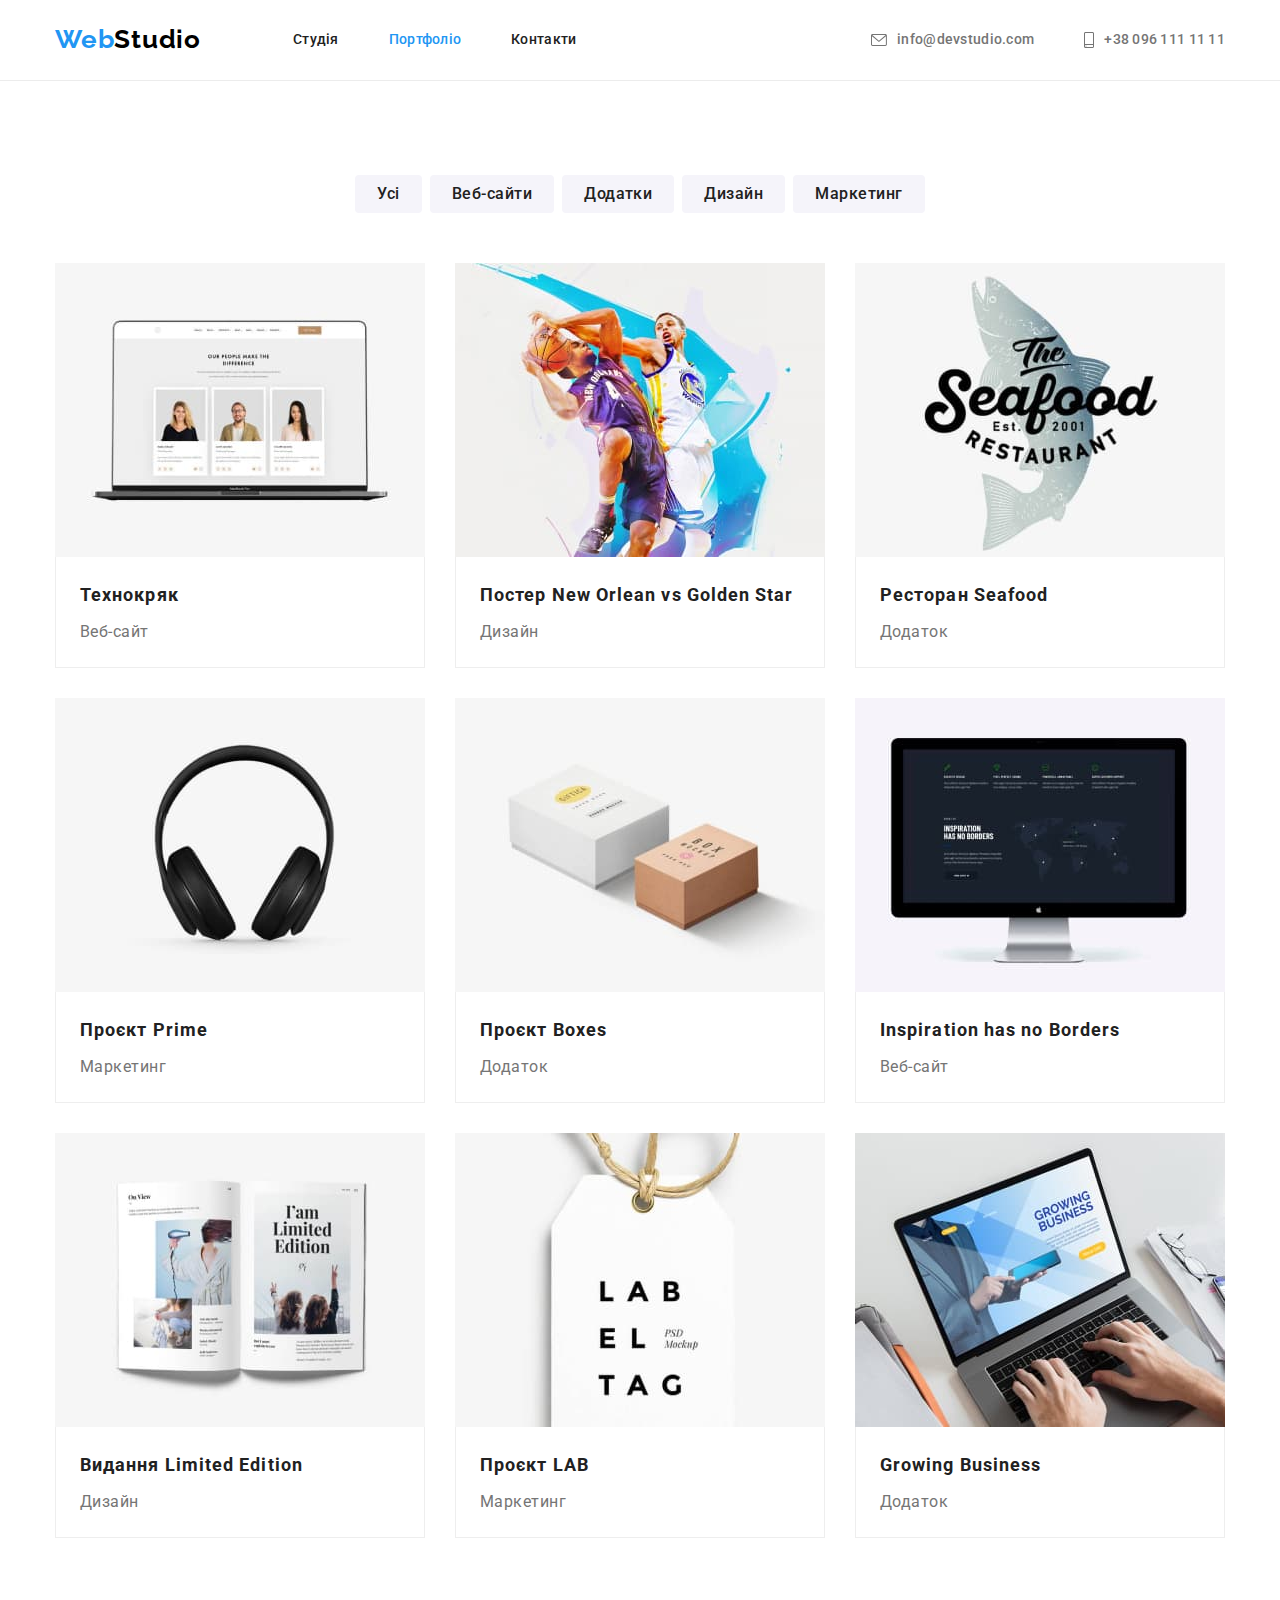
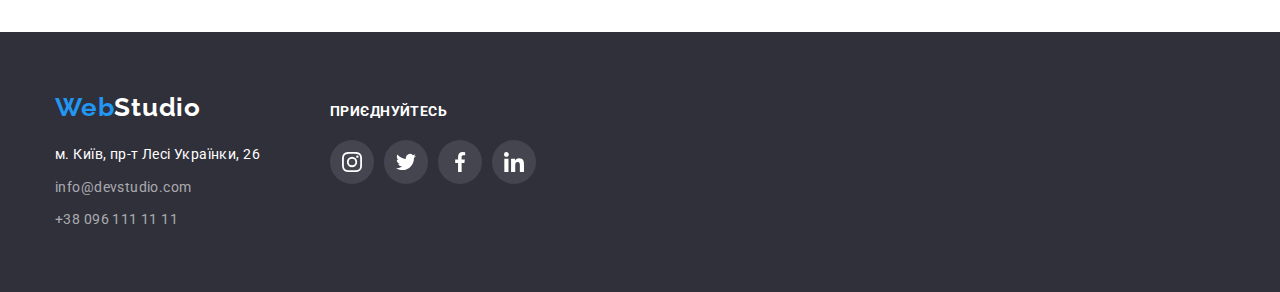
==== portfolio.html @ ef6dc4af "Adds HW4 files" ====
<!DOCTYPE html>
<html lang="uk">
  <head>
    <meta charset="UTF-8" />
    <meta http-equiv="X-UA-Compatible" content="IE=edge" />
    <meta name="viewport" content="width=device-width, initial-scale=1.0" />
    <title>Портфоліо</title>
    <link
      href="https://fonts.googleapis.com/css2?family=Raleway:wght@700&family=Roboto:wght@400;500;700;900&display=swap"
      rel="stylesheet"
    />
    <link
      rel="stylesheet"
      href="https://cdnjs.cloudflare.com/ajax/libs/modern-normalize/1.1.0/modern-normalize.min.css"
    />
    <link rel="stylesheet" href="./CSS/styles.css" />
  </head>
  <body>
    <!--Шапка сайта-->
    <header class="header">
      <div class="container header-box">
        <nav class="container-nav">
          <a href="./index.html" class="logo">
            <span class="accent">Web</span>Studio</a
          >

          <ul class="name-pages">
            <li class="item">
              <a href="./index.html" class="text-nav">Студія</a>
            </li>
            <li class="item">
              <a href="./portfolio.html" class="text-nav current">Портфоліо</a>
            </li>
            <li class="item"><a href="" class="text-nav">Контакти</a></li>
          </ul>
        </nav>

        <ul class="data-contacts">
          <li class="item contact">
            <a href="mailto:info@devstudio.com" class="contacts-nav"
              ><svg class="icon" width="16px" height="12px">
                <use href="./imeges/sprite-opt.svg#icon-envelope1"></use>
              </svg>
              info@devstudio.com</a
            >
          </li>
          <li class="item contact">
            <a href="tel:+380961111111" class="contacts-nav"
              ><svg class="icon" width="10px" height="16px">
                <use href="./imeges/sprite-opt.svg#icon-smartphone1"></use></svg
              >+38 096 111 11 11</a
            >
          </li>
        </ul>
      </div>
    </header>
    <main>
      <!--Секція з типами послуг (Portfolio)-->
      <section class="section">
        <div class="container">
          <h1 class="visually-hidden">Перелік проектів</h1>

          <ul class="buttons-list">
            <li class="item">
              <button type="button" class="button-port">Усі</button>
            </li>
            <li class="item">
              <button type="button" class="button-port">Веб-сайти</button>
            </li>
            <li class="item">
              <button type="button" class="button-port">Додатки</button>
            </li>
            <li class="item">
              <button type="button" class="button-port">Дизайн</button>
            </li>
            <li class="item">
              <button type="button" class="button-port">Маркетинг</button>
            </li>
          </ul>

          <ul class="card-list">
            <li class="card">
              <a href="" class="card-link">
                <img
                  class="image-card"
                  src="./imeges/img1opn-lt.jpg"
                  width="370"
                  alt="Лебтоб із зображенням сайту"
                />
                <div class="title-description">
                  <h2 class="title-projects">Технокряк</h2>
                  <p class="text-desc">Веб-сайт</p>
                </div>
              </a>
            </li>
            <li class="card">
              <a href="" class="card-link">
                <img
                  class="image-card"
                  src="./imeges/img2bb-players.jpg"
                  width="370"
                  alt="Боротьба баскетболістів за м'яч"
                />
                <div class="title-description">
                  <h2 class="title-projects">
                    Постер New Orlean vs Golden Star
                  </h2>
                  <p class="text-desc">Дизайн</p>
                </div>
              </a>
            </li>
            <li class="card">
              <a href="" class="card-link">
                <img
                  class="image-card"
                  src="./imeges/img3fish-logo.jpg"
                  width="370"
                  alt="Логотип на фоні риби"
                />
                <div class="title-description">
                  <h2 class="title-projects">Ресторан Seafood</h2>
                  <p class="text-desc">Додаток</p>
                </div>
              </a>
            </li>
            <li class="card">
              <a href="" class="card-link">
                <img
                  class="image-card"
                  src="./imeges/img4phones.jpg"
                  width="370"
                  alt="Наушники-обруч"
                />
                <div class="title-description">
                  <h2 class="title-projects">Проєкт Prime</h2>
                  <p class="text-desc">Маркетинг</p>
                </div>
              </a>
            </li>
            <li class="card">
              <a href="" class="card-link">
                <img
                  class="image-card"
                  src="./imeges/img5boxes.jpg"
                  width="370"
                  alt="Дві комплектувальні коробки"
                />
                <div class="title-description">
                  <h2 class="title-projects">Проєкт Boxes</h2>
                  <p class="text-desc">Додаток</p>
                </div>
              </a>
            </li>
            <li class="card">
              <a href="" class="card-link">
                <img
                  class="image-card"
                  src="./imeges/img6app-monitor.jpg"
                  width="370"
                  alt="Монітор Apple із зображенням сайту"
                />
                <div class="title-description">
                  <h2 lang="en" class="title-projects">
                    Inspiration has no Borders
                  </h2>
                  <p class="text-desc">Веб-сайт</p>
                </div>
              </a>
            </li>
            <li class="card">
              <a href="" class="card-link">
                <img
                  class="image-card"
                  src="./imeges/img7opn-book.jpg"
                  width="370"
                  alt="Розгорнута книга"
                />
                <div class="title-description">
                  <h2 class="title-projects">Видання Limited Edition</h2>
                  <p class="text-desc">Дизайн</p>
                </div>
              </a>
            </li>
            <li class="card">
              <a href="" class="card-link">
                <img
                  class="image-card"
                  src="./imeges/img8tag.jpg"
                  width="370"
                  alt="Маркована бірка"
                />
                <div class="title-description">
                  <h2 class="title-projects">Проєкт LAB</h2>
                  <p class="text-desc">Маркетинг</p>
                </div>
              </a>
            </li>
            <li class="card">
              <a href="" class="card-link">
                <img
                  class="image-card"
                  src="./imeges/img9lt-work.jpg"
                  width="370"
                  alt="Використання лебтоп"
                />
                <div class="title-description">
                  <h2 lang="en" class="title-projects">Growing Business</h2>
                  <p class="text-desc">Додаток</p>
                </div>
              </a>
            </li>
          </ul>
        </div>
      </section>
    </main>

    <footer class="footer">
      <div class="container container-footer">
        <div class="boxes-footer">
          <a href="./index.html" class="logo-footer">
            <span class="accent">Web</span>Studio</a
          >
          <address class="address">
            <ul class="links">
              <li class="item">
                <a
                  href="https://goo.gl/maps/Y4oSbLrccmS1VjcP8"
                  target="_blank"
                  rel="noreferrer noopener nofollow"
                  class="map-point"
                  >м. Київ, пр-т Лесі Українки, 26</a
                >
              </li>
              <li class="item">
                <a href="mailto:info@devstudio.com">info@devstudio.com</a>
              </li>
              <li class="item">
                <a href="tel:+380961111111">+38 096 111 11 11</a>
              </li>
            </ul>
          </address>
        </div>
        <div class="boxes-footer offer-links">
          <p class="offer">приєднуйтесь</p>
          <ul class="social-links-footer">
            <li class="link-item-footer">
              <a href="" class="link-footer">
                <svg class="icon-social-footer" width="20px" height="20px">
                  <use href="./imeges/sprite-opt.svg#icon-instagram"></use>
                </svg>
              </a>
            </li>
            <li class="link-item-footer">
              <a href="" class="link-footer">
                <svg class="icon-social-footer" width="20px" height="20px">
                  <use href="./imeges/sprite-opt.svg#icon-twitter"></use>
                </svg>
              </a>
            </li>
            <li class="link-item-footer">
              <a href="" class="link-footer">
                <svg class="icon-social-footer" width="20px" height="20px">
                  <use href="./imeges/sprite-opt.svg#icon-facebook"></use>
                </svg>
              </a>
            </li>
            <li class="link-item-footer">
              <a href="" class="link-footer">
                <svg class="icon-social-footer" width="20px" height="20px">
                  <use href="./imeges/sprite-opt.svg#icon-linkedin"></use>
                </svg>
              </a>
            </li>
          </ul>
        </div>
      </div>
    </footer>
  </body>
</html>
---- CSS/styles.css ----
:root {
  --paragraph-color: #757575;
  --set-card-gap: 30px;
  --hover-color: #2196f3;
  --no-action-color: #afb1b8;
}

html {
  box-sizing: border-box;
}

*,
*::before,
*::after {
  box-sizing: inherit;
}

/* * {
  outline: 1px solid red;
} */

body {
  font-family: "Roboto", sans-serif;
  color: #212121;
  font-size: 14px;
}

li {
  list-style-type: none;
  margin: 0;
  padding: 0;
}

a {
  text-decoration: none;
}

.visually-hidden {
  position: absolute;
  width: 1px;
  height: 1px;
  margin: -1px;
  border: 0;
  padding: 0;

  white-space: nowrap;
  clip-path: inset(100%);
  clip: rect(0 0 0 0);
  overflow: hidden;
}

h1,
h2,
h3,
h4,
h5,
h6,
ul,
p {
  margin: 0;
}

ul {
  padding: 0;
}

img {
  display: block;
  max-width: 100%;
}

.container {
  width: 1200px;
  padding-left: 15px;
  padding-right: 15px;
  margin-left: auto;
  margin-right: auto;
}

.section {
  padding-top: 94px;
  padding-bottom: 94px;
}

/*Header*/

.header {
  border-bottom: 1px solid #ececec;
}

.logo {
  display: inline-block;
  width: 145px;
  padding-top: 24px;
  padding-bottom: 25px;
  font-family: "Raleway", sans-serif;
  font-weight: 700;
  font-size: 26px;
  line-height: 1.19;
  letter-spacing: 0.03em;

  color: #000000;
}

.accent {
  color: #2196f3;
}

.container-nav {
  display: flex;
}

.header-box {
  display: flex;
  align-items: center;
}

.name-pages {
  display: flex;
  margin-left: 93px;
}

.name-pages .text-nav {
  display: block;
  padding-top: 32px;
  padding-bottom: 32px;
}

.name-pages .item:not(:last-child) {
  margin-right: 50px;
}

.text-nav {
  font-weight: 500;
  line-height: 1.14;
  letter-spacing: 0.02em;

  color: #212121;
}

.text-nav.current {
  color: #2196f3;
}

.text-nav:hover,
.text-nav:focus {
  color: var(--hover-color);
}

.contacts-nav {
  display: flex;
  align-items: center;
  padding-top: 32px;
  padding-bottom: 32px;
  font-weight: 500;
  line-height: 1.14;
  letter-spacing: 0.02em;

  color: var(--paragraph-color);
}

.contacts-nav:hover,
.contacts-nav:focus {
  color: var(--hover-color);
}

.icon {
  fill: currentColor;
  margin-right: 10px;
}

.data-contacts {
  display: flex;
  margin-left: auto;
}

.data-contacts .item + .item {
  margin-left: 50px;
}

/*Hero*/

.hero-section {
  padding-top: 200px;
  padding-bottom: 200px;
}

.hero {
  text-align: center;
  max-width: 1600px;
  height: 600px;
  margin-left: auto;
  margin-right: auto;
  background-image: linear-gradient(
      rgba(47, 48, 58, 0.4),
      rgba(47, 48, 58, 0.4)
    ),
    url("../imeges/Img-bg-hero.jpg");
  background-repeat: no-repeat;
  background-position: center;
  background-size: cover;
}

.hero-title {
  width: 696px;
  margin-bottom: 30px;
  margin-left: auto;
  margin-right: auto;

  font-weight: 900;
  font-size: 44px;
  line-height: 1.36;
  letter-spacing: 0.06em;
  text-transform: uppercase;

  color: #ffffff;
}

.button-hero {
  display: inline-block;
  padding: 10px 32px;
  min-width: 216px;

  font-family: "Roboto";
  font-style: normal;
  font-weight: 700;
  font-size: 16px;
  line-height: 1.88;
  letter-spacing: 0.06em;
  cursor: pointer;
  border: none;
  border-radius: 4px;

  color: #ffffff;
  background-color: #2196f3;
  box-shadow: 0px 4px 4px rgba(0, 0, 0, 0.15);
}

/* .button-hero:hover,
.button-hero:focus {
  opacity: 0.8;
} */

/*Section values*/

.values {
  display: flex;
}

.values-list {
  width: calc((100%-90px) / 4);
}

.values .values-list:not(:last-child) {
  margin-right: var(--set-card-gap);
}

.title-values {
  margin-bottom: 10px;
  font-weight: 700;
  line-height: 1.14;
  letter-spacing: 0.03em;
  text-transform: uppercase;
}

.text-values {
  line-height: 1.71;
  letter-spacing: 0.03em;

  color: var(--paragraph-color);
}

.icon-values-bg {
  display: flex;
  justify-content: center;
  align-items: center;
  background-color: #f5f4fa;
  border-radius: 4px;
  width: 270px;
  height: 120px;
  margin-bottom: 30px;
}

/*What are we doing*/

.section-work .section {
  padding-top: 0;
}

.presentation {
  display: flex;
}

.work-view {
  width: calc((100%-60px) / 3);
}

.presentation .work-view:not(:last-child) {
  margin-right: var(--set-card-gap);
}

.section-title {
  margin-bottom: 50px;
  font-weight: 700;
  font-size: 36px;
  line-height: 1.16;
  text-align: center;
  letter-spacing: 0.03em;
}

/*Our team (Team Cards*/

.team-cards {
  display: flex;
}

.data-cards {
  width: calc((100%-90px) / 4);
  background-color: #ffffff;
  border: none;
  box-shadow: 0px 1px 3px rgba(0, 0, 0, 0.12), 0px 1px 1px rgba(0, 0, 0, 0.14),
    0px 2px 1px rgba(0, 0, 0, 0.2);
  border-radius: 0px 0px 4px 4px;
}

.team-cards .data-cards:not(:last-child) {
  margin-right: var(--set-card-gap);
}

.team {
  background: #f5f4fa;
}

.photo {
  margin-bottom: 30px;
}
.title-name {
  text-align: center;
  margin-bottom: 10px;
  font-weight: 500;
  font-size: 16px;
  line-height: 1.19;
  letter-spacing: 0.03em;
}

.text-position {
  margin-bottom: 16px;
  text-align: center;
  font-size: 16px;
  line-height: 1.19;
  letter-spacing: 0.03em;
  color: var(--paragraph-color);
}

.social-links .link {
  display: flex;
  justify-content: center;
  align-items: center;
  width: 44px;
  height: 44px;
  fill: var(--no-action-color);
}

.social-links .link-item + .link-item {
  margin-left: 10px;
}

.link:hover,
.link:focus {
  fill: #ffffff;
  background-color: var(--hover-color);
  border-radius: 50%;
}

.social-links {
  display: flex;
  justify-content: center;
  margin-bottom: 30px;
}

/*Our Clients*/

.client-link {
  display: flex;
  justify-content: center;
  align-items: center;
  width: 170px;
  height: 92px;
  border: 1px solid var(--no-action-color);
  border-radius: 4px;
  fill: var(--no-action-color);
}

.client-link:hover,
.client-link:focus {
  fill: var(--hover-color);
  border: 1px solid var(--hover-color);
}

.client-list {
  display: flex;
  justify-content: space-between;
}

/*Portfolio page*/

.buttons-list {
  display: flex;
  justify-content: center;
  margin-bottom: 50px;
}

.buttons-list .item:not(:last-child) {
  margin-right: 8px;
}

.button-port {
  display: inline-block;
  padding: 6px 22px;

  font-family: "Roboto";
  font-style: normal;
  font-weight: 500;
  font-size: 16px;
  line-height: 1.62;
  letter-spacing: 0.03em;
  cursor: pointer;
  border: none;
  border-radius: 4px;

  text-align: center;

  color: #212121;
  background-color: #f5f4fa;
}

.button-port:hover,
.button-port:focus {
  color: #fff;
  background-color: #2196f3;
  box-shadow: 0px 3px 1px rgba(0, 0, 0, 0.1), 0px 1px 2px rgba(0, 0, 0, 0.08),
    0px 2px 2px rgba(0, 0, 0, 0.12);
}

.card-list {
  display: flex;
  flex-wrap: wrap;
}

.card-link {
  display: block;
  color: inherit;
}

.card-link:hover,
.card-link:focus {
  box-shadow: 0px 1px 1px rgba(0, 0, 0, 0.12), 0px 4px 4px rgba(0, 0, 0, 0.06),
    1px 4px 6px rgba(0, 0, 0, 0.16);
}

.card {
  margin-right: var(--set-card-gap);
  margin-bottom: var(--set-card-gap);
}

.card:nth-child(3n) {
  margin-right: 0;
}

.card:nth-last-child(-n + 3) {
  margin-bottom: 0;
}

.title-description {
  padding: 20px 24px;
  border-right: 1px solid #eeeeee;
  border-bottom: 1px solid #eeeeee;
  border-left: 1px solid #eeeeee;
}

.title-projects {
  margin-bottom: 4px;
  font-weight: 700;
  font-size: 18px;
  line-height: 2;
  letter-spacing: 0.06em;
}

.text-desc {
  font-size: 16px;
  line-height: 1.87;
  letter-spacing: 0.03em;

  color: var(--paragraph-color);
}

/*Footer*/

.footer {
  background-color: #2f303a;
}

.container-footer {
  padding-top: 60px;
  padding-bottom: 60px;
}

.logo-footer {
  margin-bottom: 20px;
  display: block;
  font-family: "Raleway", sans-serif;
  font-weight: 700;
  font-size: 26px;
  line-height: 1.19;
  letter-spacing: 0.03em;

  color: #ffffff;
}

.links .item:not(:last-child) {
  margin-bottom: 9px;
}

.links a {
  display: block;
  font-style: normal;
  line-height: 1.71;
  letter-spacing: 0.03em;
  color: rgba(255, 255, 255, 0.6);
}

.links .map-point {
  color: #ffffff;
}

.links a:hover,
.links a:focus {
  color: #2196f3;
}

.offer {
  color: #ffffff;
  font-weight: 700;
  line-height: 1.14;
  letter-spacing: 0.03em;
  text-transform: uppercase;
  margin-bottom: 20px;
}

.social-links-footer .link-footer {
  display: flex;
  justify-content: center;
  align-items: center;
  width: 44px;
  height: 44px;
  fill: #ffffff;
  background: rgba(255, 255, 255, 0.1);
  border-radius: 50%;
}

.social-links-footer .link-item-footer + .link-item-footer {
  margin-left: 10px;
}

.link-footer:hover,
.link-footer:focus {
  fill: #ffffff;
  background-color: var(--hover-color);
  border-radius: 50%;
}

.social-links-footer {
  display: flex;
}

.container-footer {
  display: flex;
  align-items: baseline;
}

.offer-links {
  margin-left: 70px;
}
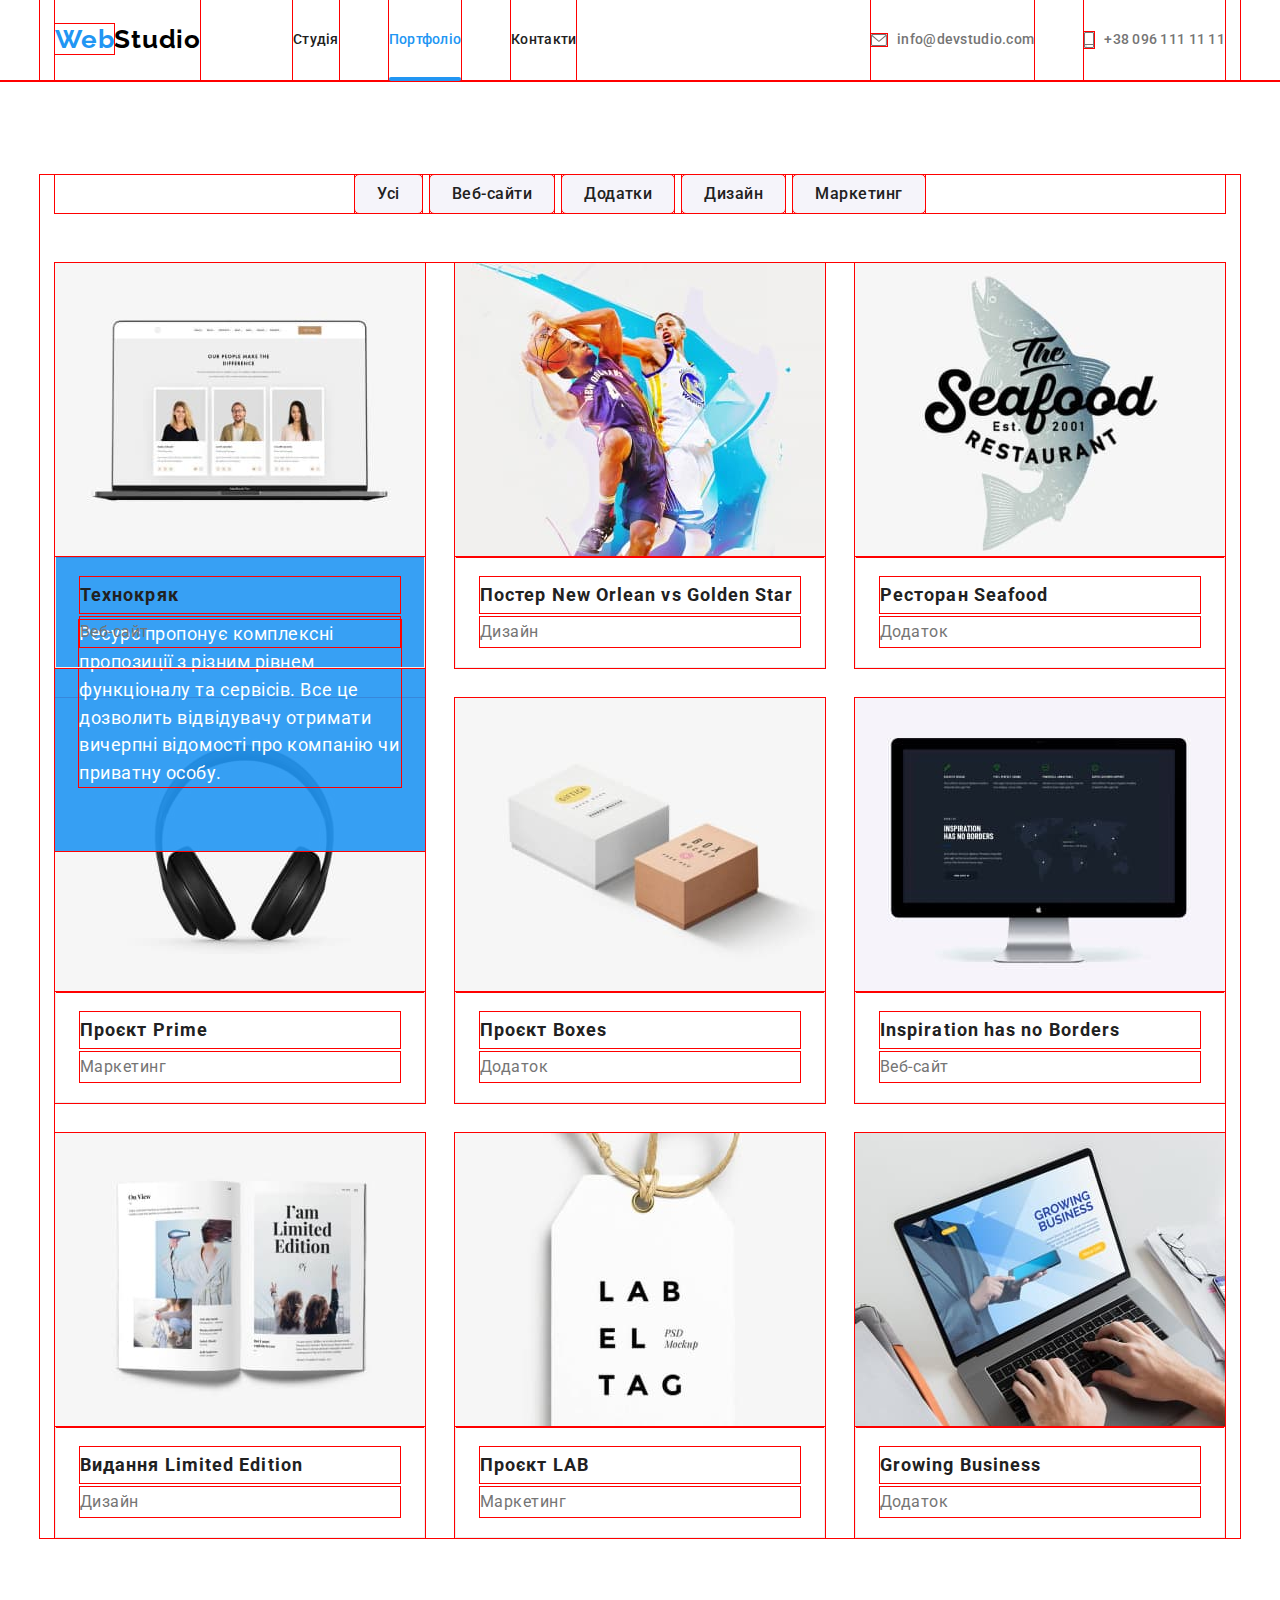
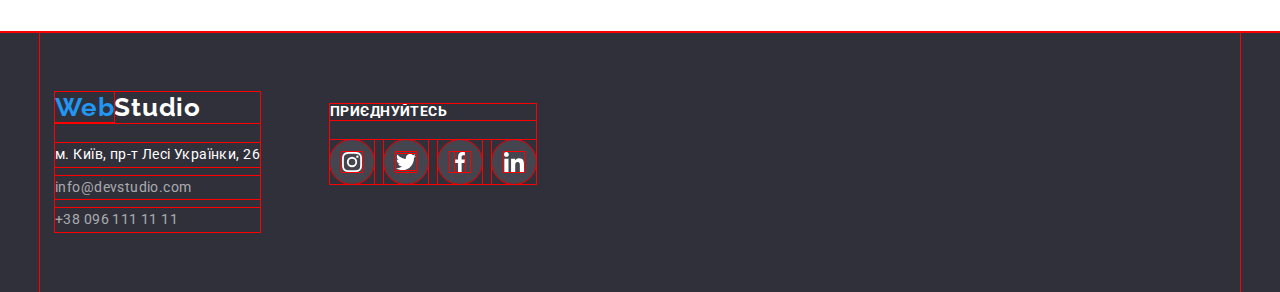
==== commit fdb9bae1: "Adds description to cards" ====
--- a/portfolio.html
+++ b/portfolio.html
@@ -87,6 +87,13 @@
                   width="370"
                   alt="Лебтоб із зображенням сайту"
                 />
+                <div class="slide-description">
+                  <p class="text-description">
+                    Ресурс пропонує комплексні пропозиції з різним рівнем
+                    функціоналу та сервісів. Все це дозволить відвідувачу
+                    отримати вичерпні відомості про компанію чи приватну особу.
+                  </p>
+                </div>
                 <div class="title-description">
                   <h2 class="title-projects">Технокряк</h2>
                   <p class="text-desc">Веб-сайт</p>
--- a/CSS/styles.css
+++ b/CSS/styles.css
@@ -15,9 +15,9 @@
   box-sizing: inherit;
 }
 
-/* * {
+* {
   outline: 1px solid red;
-} */
+}
 
 body {
   font-family: "Roboto", sans-serif;
@@ -136,10 +136,24 @@
   letter-spacing: 0.02em;
 
   color: #212121;
+
+  position: relative;
 }
 
 .text-nav.current {
   color: #2196f3;
+}
+
+.current::after {
+  content: "";
+  display: block;
+  width: 100%;
+  height: 4px;
+  background-color: var(--hover-color);
+  border-radius: 2px;
+
+  position: absolute;
+  bottom: -1px;
 }
 
 .text-nav:hover,
@@ -293,6 +307,7 @@
 
 .work-view {
   width: calc((100%-60px) / 3);
+  position: relative;
 }
 
 .presentation .work-view:not(:last-child) {
@@ -306,6 +321,28 @@
   line-height: 1.16;
   text-align: center;
   letter-spacing: 0.03em;
+}
+
+.version-types {
+  width: 370px;
+  height: 70px;
+  background-color: rgba(47, 48, 58, 0.8);
+
+  display: flex;
+  justify-content: center;
+  align-items: center;
+
+  position: absolute;
+  bottom: 0;
+  left: 0;
+}
+
+.version-names {
+  color: #ffffff;
+  font-weight: 700;
+  line-height: 1.14;
+  letter-spacing: 0.03em;
+  text-transform: uppercase;
 }
 
 /*Our team (Team Cards*/
@@ -442,6 +479,26 @@
     0px 2px 2px rgba(0, 0, 0, 0.12);
 }
 
+.slide-description {
+  padding: 63px 24px;
+  width: 370px;
+  height: 294px;
+  background-color: rgba(33, 150, 243, 0.9);
+
+  position: absolute;
+  top 0;
+}
+
+.text-description {
+  font-family: "Roboto";
+  font-style: normal;
+  font-weight: 400;
+  font-size: 18px;
+  line-height: 1.55;
+  letter-spacing: 0.03em;
+  color: #ffffff;
+}
+
 .card-list {
   display: flex;
   flex-wrap: wrap;
@@ -476,6 +533,8 @@
   border-right: 1px solid #eeeeee;
   border-bottom: 1px solid #eeeeee;
   border-left: 1px solid #eeeeee;
+
+  position: relative;
 }
 
 .title-projects {
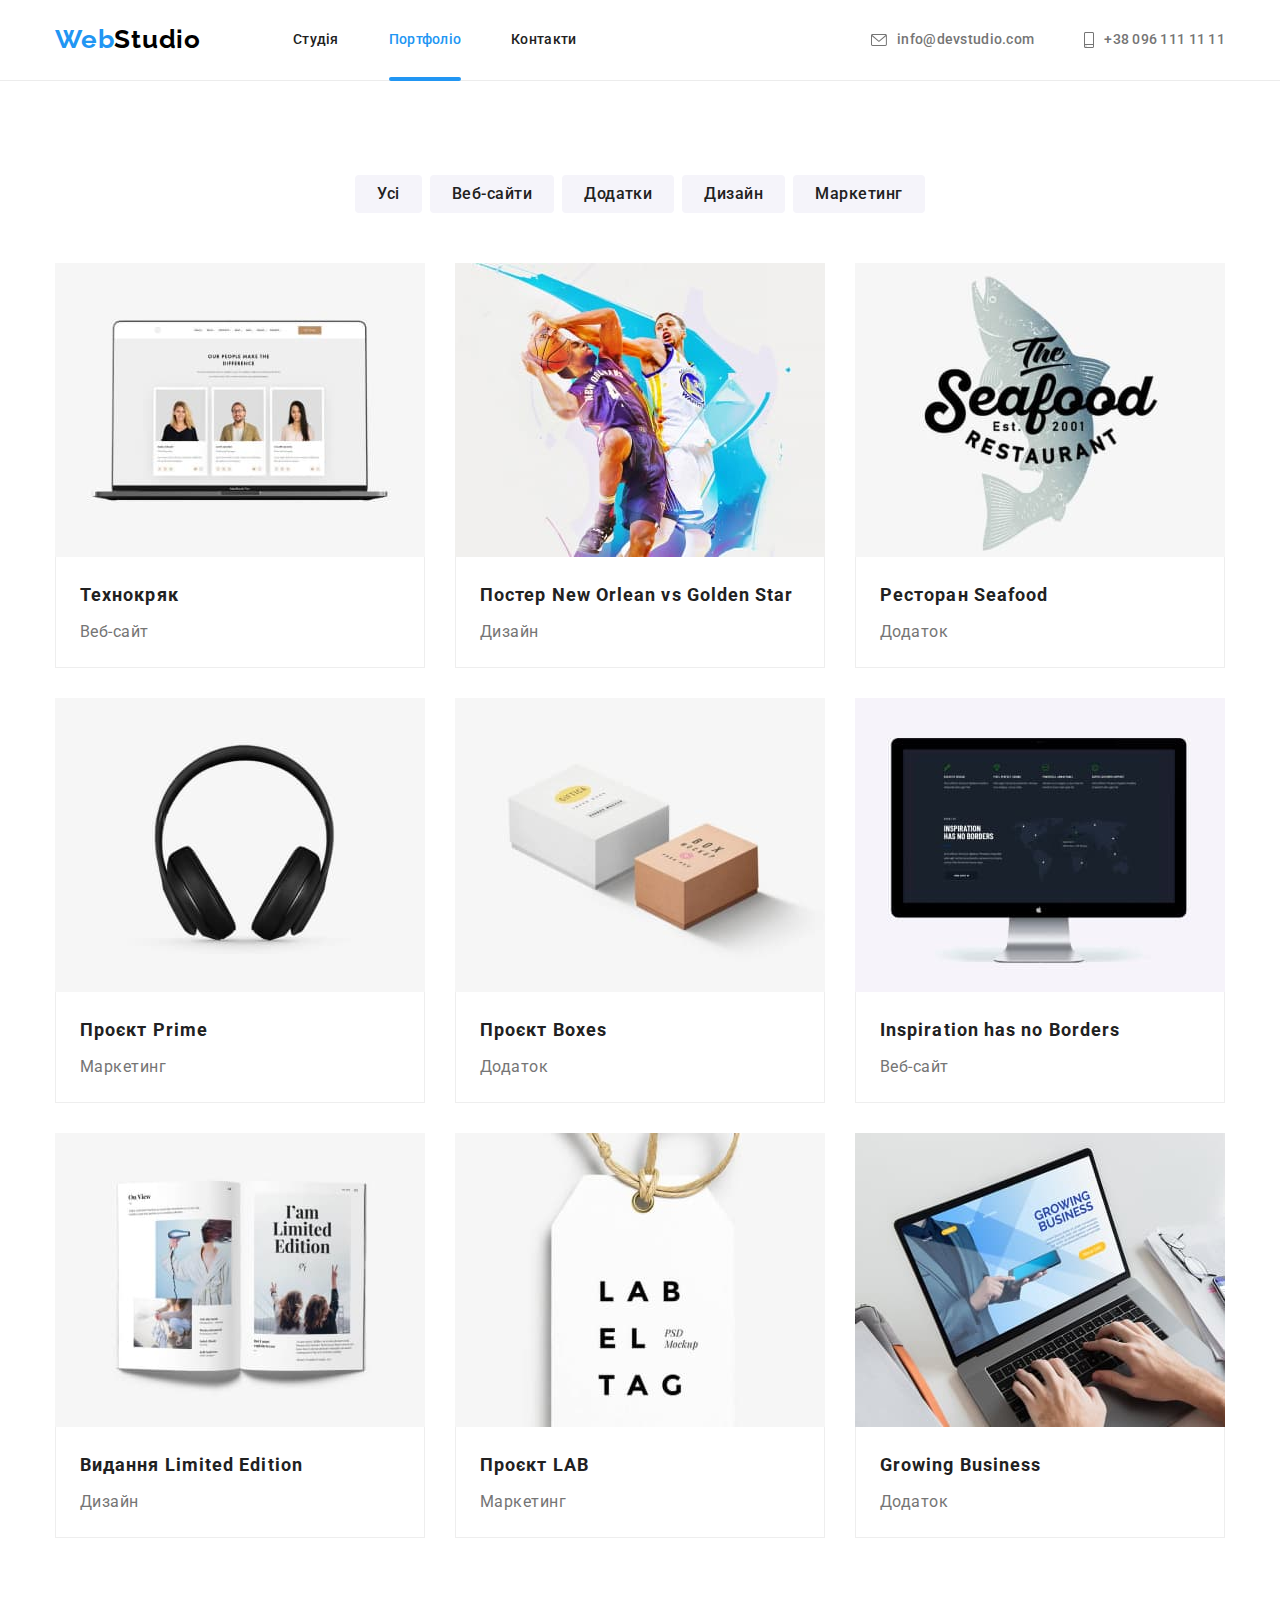
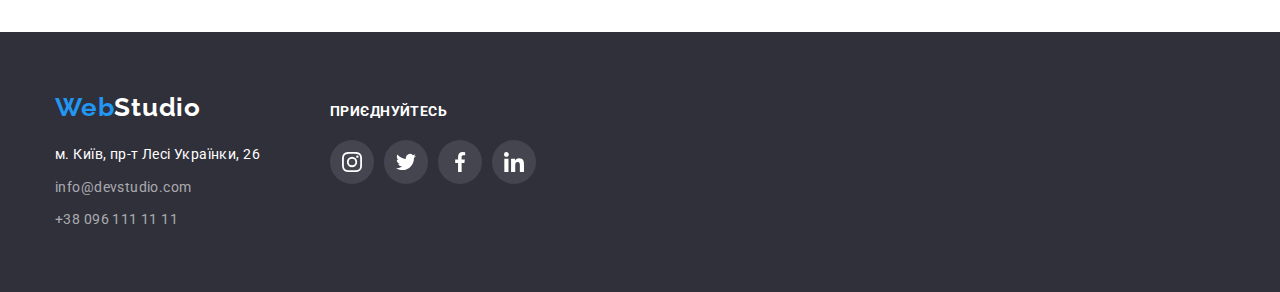
==== commit b31664f5: "Adds JS file" ====
--- a/portfolio.html
+++ b/portfolio.html
@@ -81,13 +81,13 @@
           <ul class="card-list">
             <li class="card">
               <a href="" class="card-link">
+                <div class="slide-description">
                 <img
                   class="image-card"
                   src="./imeges/img1opn-lt.jpg"
                   width="370"
                   alt="Лебтоб із зображенням сайту"
                 />
-                <div class="slide-description">
                   <p class="text-description">
                     Ресурс пропонує комплексні пропозиції з різним рівнем
                     функціоналу та сервісів. Все це дозволить відвідувачу
--- a/CSS/styles.css
+++ b/CSS/styles.css
@@ -15,9 +15,9 @@
   box-sizing: inherit;
 }
 
-* {
+/* * {
   outline: 1px solid red;
-}
+} */
 
 body {
   font-family: "Roboto", sans-serif;
@@ -33,6 +33,7 @@
 
 a {
   text-decoration: none;
+  transition: color 250ms cubic-bezier(0.4, 0, 0.2, 1);
 }
 
 .visually-hidden {
@@ -250,10 +251,10 @@
   box-shadow: 0px 4px 4px rgba(0, 0, 0, 0.15);
 }
 
-/* .button-hero:hover,
+.button-hero:hover,
 .button-hero:focus {
   opacity: 0.8;
-} */
+}
 
 /*Section values*/
 
@@ -395,7 +396,10 @@
   align-items: center;
   width: 44px;
   height: 44px;
+  border-radius: 50%;
   fill: var(--no-action-color);
+
+  transition: background-color 250ms cubic-bezier(0.4, 0, 0.2, 1), fill 250ms cubic-bezier(0.4, 0, 0.2, 1);
 }
 
 .social-links .link-item + .link-item {
@@ -406,7 +410,6 @@
 .link:focus {
   fill: #ffffff;
   background-color: var(--hover-color);
-  border-radius: 50%;
 }
 
 .social-links {
@@ -426,6 +429,8 @@
   border: 1px solid var(--no-action-color);
   border-radius: 4px;
   fill: var(--no-action-color);
+
+  transition: fill 250ms cubic-bezier(0.4, 0, 0.2, 1), border 250ms cubic-bezier(0.4, 0, 0.2, 1);
 }
 
 .client-link:hover,
@@ -469,6 +474,8 @@
 
   color: #212121;
   background-color: #f5f4fa;
+
+  transition: color 250ms cubic-bezier(0.4, 0, 0.2, 1), background-color 250ms cubic-bezier(0.4, 0, 0.2, 1), box-shadow 250ms cubic-bezier(0.4, 0, 0.2, 1);
 }
 
 .button-port:hover,
@@ -480,13 +487,8 @@
 }
 
 .slide-description {
-  padding: 63px 24px;
-  width: 370px;
-  height: 294px;
-  background-color: rgba(33, 150, 243, 0.9);
-
-  position: absolute;
-  top 0;
+  position: relative;
+  overflow: hidden;
 }
 
 .text-description {
@@ -497,6 +499,16 @@
   line-height: 1.55;
   letter-spacing: 0.03em;
   color: #ffffff;
+
+  padding: 63px 24px;
+  width: 370px;
+  height: 294px;
+  background-color: rgba(33, 150, 243, 0.9);
+
+  position: absolute;
+  top: 0;
+  transform: translateY(100%);
+  transition: transform 250ms;
 }
 
 .card-list {
@@ -507,6 +519,11 @@
 .card-link {
   display: block;
   color: inherit;
+}
+
+.card-link:hover .text-description,
+.card-link:focus .text-description {
+  transform: translateY(0);
 }
 
 .card-link:hover,
@@ -533,8 +550,6 @@
   border-right: 1px solid #eeeeee;
   border-bottom: 1px solid #eeeeee;
   border-left: 1px solid #eeeeee;
-
-  position: relative;
 }
 
 .title-projects {
@@ -615,6 +630,8 @@
   fill: #ffffff;
   background: rgba(255, 255, 255, 0.1);
   border-radius: 50%;
+
+  transition: background-color 250ms cubic-bezier(0.4, 0, 0.2, 1);
 }
 
 .social-links-footer .link-item-footer + .link-item-footer {
@@ -640,3 +657,53 @@
 .offer-links {
   margin-left: 70px;
 }
+
+/*MODAL*/
+
+.backdrop {
+  position: fixed;
+  top: 0;
+  left: 0;
+  width: 100%;
+  height: 100vh;
+  left: 0px;
+  top: 0px;
+  background-color: rgba(0, 0, 0, 0.2);
+  opacity: 1;
+
+  transition: opacity 500ms cubic-bezier(0.4, 0, 0.2, 1);
+}
+
+.modal {
+  position: absolute;
+  top: 50%;
+  left: 50%;
+  transform: translate(-50%, -50%);
+  width: 528px;
+  height: 581px;
+  background: #ffffff;
+  box-shadow: 0px 1px 3px rgba(0, 0, 0, 0.12), 0px 1px 1px rgba(0, 0, 0, 0.14),
+    0px 2px 1px rgba(0, 0, 0, 0.2);
+  border-radius: 4px;
+}
+
+.is-hidden {
+  opacity: 0;
+  visibility: hidden;
+  pointer-events: none;
+}
+
+.close-button {
+  width: 30px;
+  height: 30px;
+  background: #ffffff;
+  border: 1px solid rgba(0, 0, 0, 0.1);
+  border-radius: 50%;
+  position: absolute;
+  top: 8px;
+  right: 8px;
+  display: flex;
+  justify-content: center;
+  align-items: center;
+  cursor: pointer;
+}